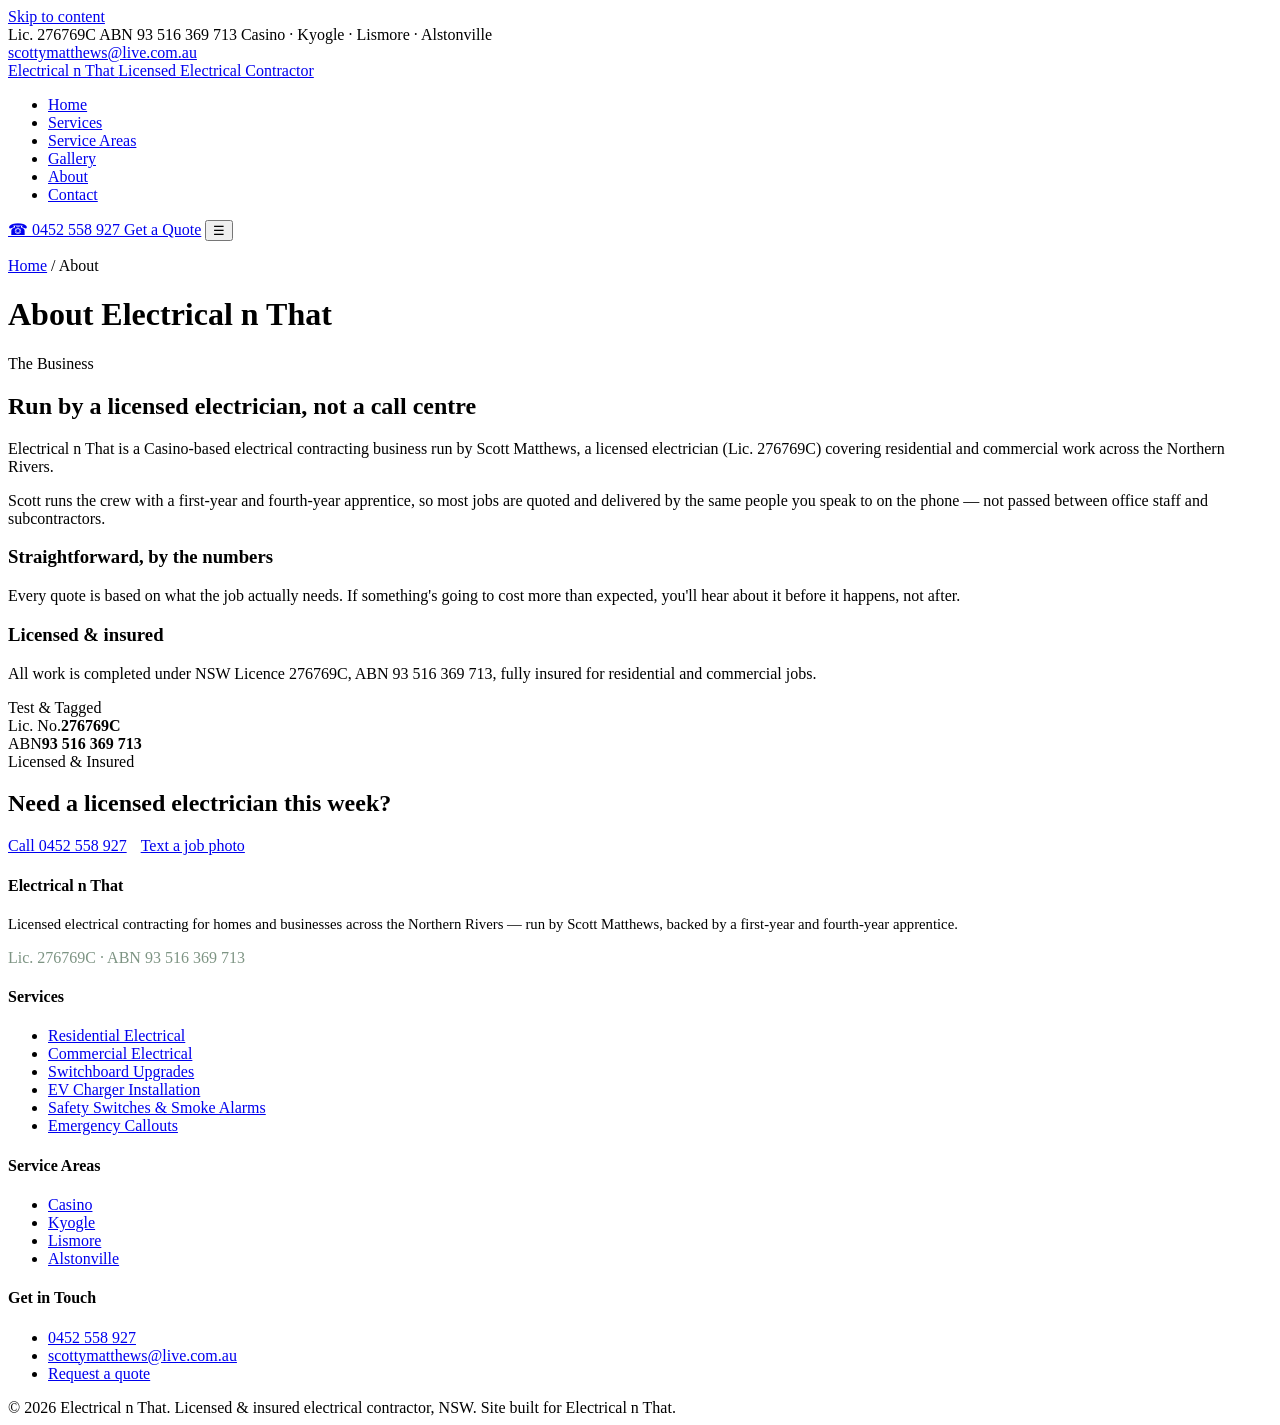
==== about.html @ 39158496 "Add files via upload" ====
<!doctype html>
<html lang="en-AU">
<head>
  <meta charset="utf-8">
  <meta name="viewport" content="width=device-width, initial-scale=1">
  <title>About | Electrical n That</title>
  <meta name="description" content="Electrical n That is run by licensed electrician Scott Matthews, servicing the Northern Rivers with a first-year and fourth-year apprentice crew.">
  <link rel="canonical" href="https://www.electricalnthat.com.au/about.html">
  <meta property="og:title" content="About | Electrical n That">
  <meta property="og:description" content="Electrical n That is run by licensed electrician Scott Matthews, servicing the Northern Rivers with a first-year and fourth-year apprentice crew.">
  <meta property="og:type" content="website">
  <meta property="og:url" content="https://www.electricalnthat.com.au/about.html">
  <meta name="theme-color" content="#153826">
  <link rel="preconnect" href="https://fonts.googleapis.com">
  <link rel="preconnect" href="https://fonts.gstatic.com" crossorigin>
  <link href="https://fonts.googleapis.com/css2?family=Oswald:wght@500;600;700&family=Source+Sans+3:wght@400;500;600&family=IBM+Plex+Mono:wght@400;500&display=swap" rel="stylesheet">
  <link rel="stylesheet" href="assets/css/style.css">
  
  <script type="application/ld+json">
  {
    "@context": "https://schema.org",
    "@type": "Electrician",
    "name": "Electrical n That",
    "image": "https://www.electricalnthat.com.au/assets/img/og-image.jpg",
    "url": "https://www.electricalnthat.com.au/about.html",
    "telephone": "+61452558927",
    "email": "scottymatthews@live.com.au",
    "priceRange": "$$",
    "address": {
      "@type": "PostalAddress",
      "addressLocality": "Casino",
      "addressRegion": "NSW",
      "postalCode": "2470",
      "addressCountry": "AU"
    },
    "areaServed": ["Casino NSW", "Kyogle NSW", "Lismore NSW", "Alstonville NSW", "Northern Rivers NSW"],
    "description": "Electrical n That is run by licensed electrician Scott Matthews, servicing the Northern Rivers with a first-year and fourth-year apprentice crew.",
    "founder": {
      "@type": "Person",
      "name": "Scott Matthews"
    }
  }
  </script>
</head><body>
  <a class="skip-link" href="#main">Skip to content</a>

  <div class="topbar">
    <div class="container">
      <div class="topbar-tags">
        <span>Lic. 276769C</span>
        <span>ABN 93 516 369 713</span>
        <span>Casino · Kyogle · Lismore · Alstonville</span>
      </div>
      <a href="mailto:scottymatthews@live.com.au">scottymatthews@live.com.au</a>
    </div>
  </div>

  <header class="site-header">
    <div class="container">
      <a href="index.html" class="logo">Electrical n That
        <span>Licensed Electrical Contractor</span>
      </a>

      <nav class="main-nav" aria-label="Primary">
        <ul>
            <li><a href="index.html">Home</a></li>
            <li><a href="services.html">Services</a></li>
            <li><a href="service-areas.html">Service Areas</a></li>
            <li><a href="gallery.html">Gallery</a></li>
            <li><a href="about.html" aria-current="page">About</a></li>
            <li><a href="contact.html">Contact</a></li>
        </ul>
      </nav>

      <div class="header-cta">
        <a class="header-phone" href="tel:+61452558927">
          <span aria-hidden="true">☎</span>
          <span class="phone-text">0452 558 927</span>
        </a>
        <a class="btn btn-primary btn-sm" href="contact.html">Get a Quote</a>
        <button class="nav-toggle" aria-label="Toggle menu" aria-expanded="false">☰</button>
      </div>
    </div>
  </header>

  <main id="main">
  <div class="page-hero">
    <div class="container">
      <p class="breadcrumb"><a href="index.html">Home</a> / About</p>
      <h1>About Electrical n That</h1>
    </div>
  </div>

  <section>
    <div class="container two-col">
      <div class="content-block">
        <p class="eyebrow">The Business</p>
        <h2>Run by a licensed electrician, not a call centre</h2>
        <p>Electrical n That is a Casino-based electrical contracting business run by Scott Matthews, a licensed electrician (Lic. 276769C) covering residential and commercial work across the Northern Rivers.</p>
        <p>Scott runs the crew with a first-year and fourth-year apprentice, so most jobs are quoted and delivered by the same people you speak to on the phone — not passed between office staff and subcontractors.</p>
        <h3>Straightforward, by the numbers</h3>
        <p>Every quote is based on what the job actually needs. If something's going to cost more than expected, you'll hear about it before it happens, not after.</p>
        <h3>Licensed &amp; insured</h3>
        <p>All work is completed under NSW Licence 276769C, ABN 93 516 369 713, fully insured for residential and commercial jobs.</p>
      </div>
      
        <div class="tag-card">
          <div class="tag-title">Test &amp; Tagged</div>
          <div class="tag-line">Lic. No.<b>276769C</b></div>
          <div class="tag-line">ABN<b>93 516 369 713</b></div>
          <div class="tag-status">Licensed &amp; Insured</div>
        </div>
    </div>
  </section>

  </main>

  <div class="cta-band">
    <div class="container">
      <h2>Need a licensed electrician this week?</h2>
      <div style="display:flex;gap:14px;flex-wrap:wrap;">
        <a class="btn btn-primary" href="tel:+61452558927">Call 0452 558 927</a>
        <a class="btn btn-outline" style="border-color:var(--green-900);" href="sms:+61452558927">Text a job photo</a>
      </div>
    </div>
  </div>

  <footer class="site-footer">
    <div class="container">
      <div class="footer-grid">
        <div>
          <h4>Electrical n That</h4>
          <p style="font-size:0.92rem;">Licensed electrical contracting for homes and businesses across the Northern Rivers — run by Scott Matthews, backed by a first-year and fourth-year apprentice.</p>
          <p class="form-note" style="color:#7d9483;">Lic. 276769C · ABN 93 516 369 713</p>
        </div>
        <div>
          <h4>Services</h4>
          <ul>
            <li><a href="services.html#residential">Residential Electrical</a></li>
            <li><a href="services.html#commercial">Commercial Electrical</a></li>
            <li><a href="services.html#switchboards">Switchboard Upgrades</a></li>
            <li><a href="services.html#ev-chargers">EV Charger Installation</a></li>
            <li><a href="services.html#compliance">Safety Switches &amp; Smoke Alarms</a></li>
            <li><a href="services.html#emergency">Emergency Callouts</a></li>
          </ul>
        </div>
        <div>
          <h4>Service Areas</h4>
          <ul>
            <li><a href="service-areas.html#casino">Casino</a></li>
            <li><a href="service-areas.html#kyogle">Kyogle</a></li>
            <li><a href="service-areas.html#lismore">Lismore</a></li>
            <li><a href="service-areas.html#alstonville">Alstonville</a></li>
          </ul>
        </div>
        <div>
          <h4>Get in Touch</h4>
          <ul>
            <li><a href="tel:+61452558927">0452 558 927</a></li>
            <li><a href="mailto:scottymatthews@live.com.au">scottymatthews@live.com.au</a></li>
            <li><a href="contact.html">Request a quote</a></li>
          </ul>
        </div>
      </div>
      <div class="footer-bottom">
        <span>&copy; 2026 Electrical n That. Licensed &amp; insured electrical contractor, NSW.</span>
        <span>Site built for Electrical n That.</span>
      </div>
    </div>
  </footer>

  <script src="assets/js/main.js"></script>
</body>
</html>
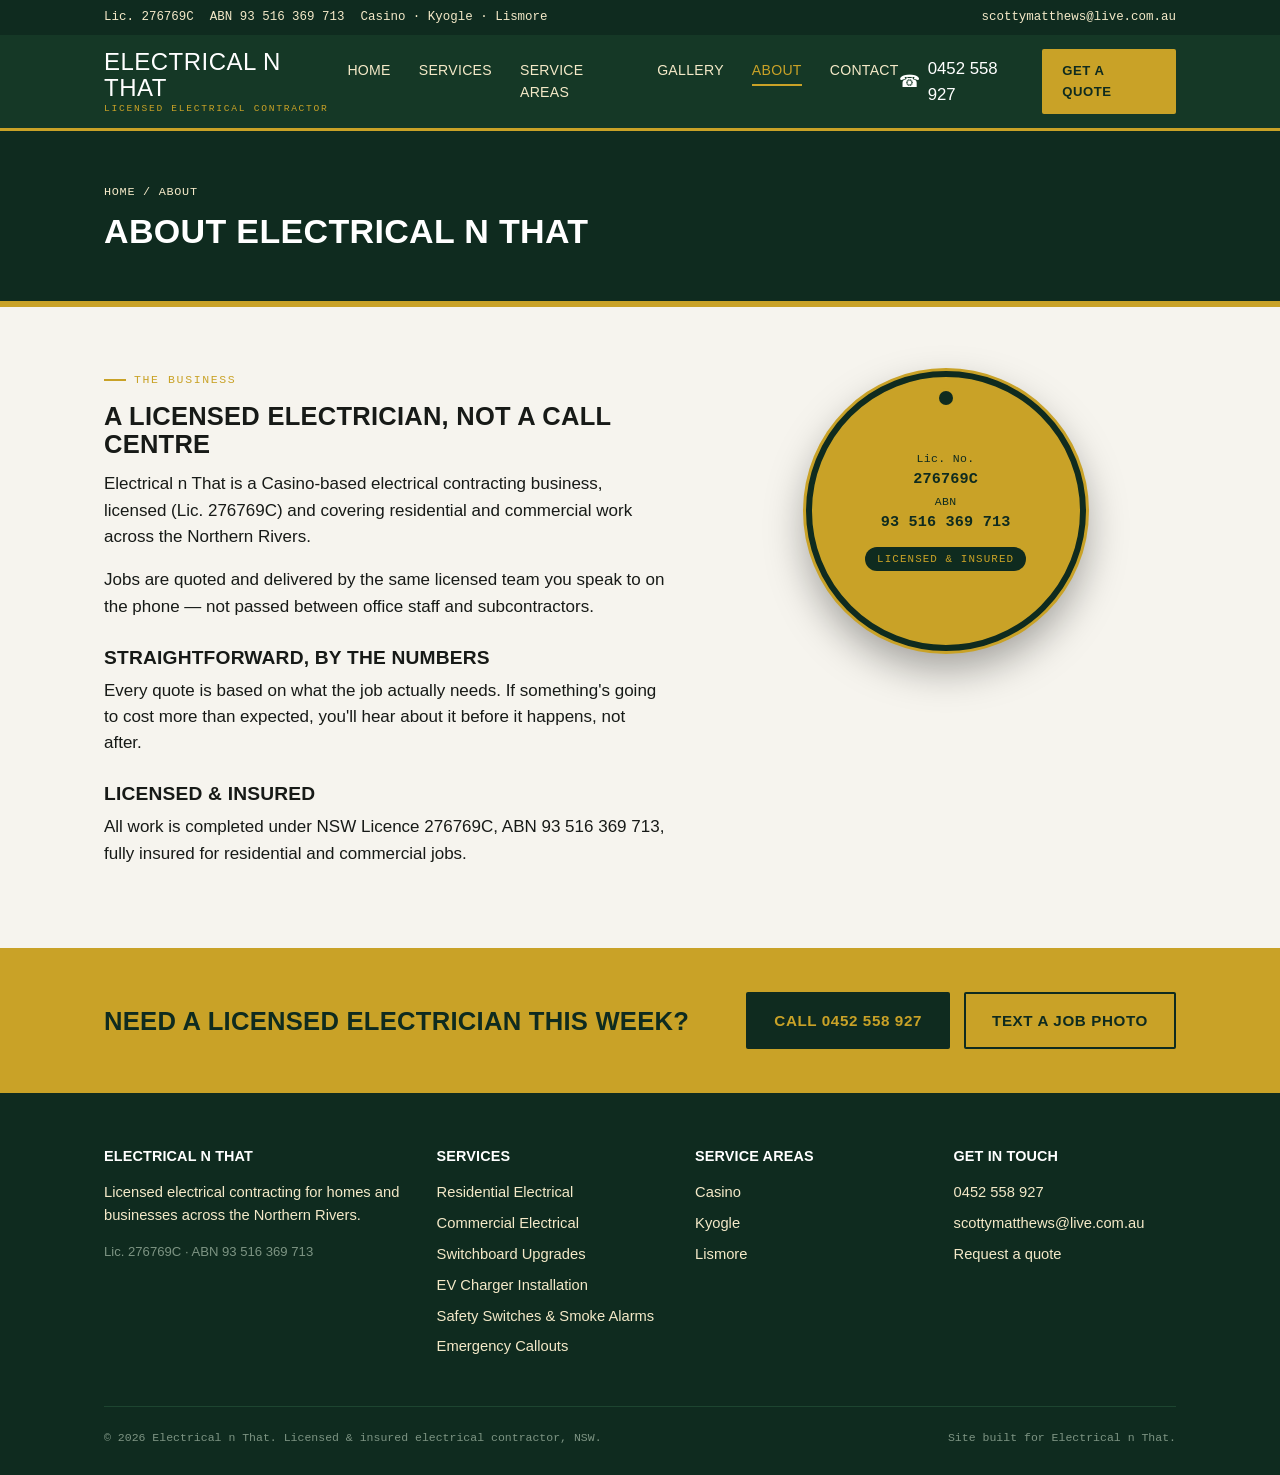
==== commit 967f067b: "Update about.html" ====
--- a/about.html
+++ b/about.html
@@ -4,10 +4,10 @@
   <meta charset="utf-8">
   <meta name="viewport" content="width=device-width, initial-scale=1">
   <title>About | Electrical n That</title>
-  <meta name="description" content="Electrical n That is run by licensed electrician Scott Matthews, servicing the Northern Rivers with a first-year and fourth-year apprentice crew.">
+  <meta name="description" content="Electrical n That is a licensed electrical contractor servicing the Northern Rivers.">
   <link rel="canonical" href="https://www.electricalnthat.com.au/about.html">
   <meta property="og:title" content="About | Electrical n That">
-  <meta property="og:description" content="Electrical n That is run by licensed electrician Scott Matthews, servicing the Northern Rivers with a first-year and fourth-year apprentice crew.">
+  <meta property="og:description" content="Electrical n That is a licensed electrical contractor servicing the Northern Rivers.">
   <meta property="og:type" content="website">
   <meta property="og:url" content="https://www.electricalnthat.com.au/about.html">
   <meta name="theme-color" content="#153826">
@@ -33,12 +33,8 @@
       "postalCode": "2470",
       "addressCountry": "AU"
     },
-    "areaServed": ["Casino NSW", "Kyogle NSW", "Lismore NSW", "Alstonville NSW", "Northern Rivers NSW"],
-    "description": "Electrical n That is run by licensed electrician Scott Matthews, servicing the Northern Rivers with a first-year and fourth-year apprentice crew.",
-    "founder": {
-      "@type": "Person",
-      "name": "Scott Matthews"
-    }
+    "areaServed": ["Casino NSW", "Kyogle NSW", "Lismore NSW", "Northern Rivers NSW"],
+    "description": "Electrical n That is a licensed electrical contractor servicing the Northern Rivers."
   }
   </script>
 </head><body>
@@ -49,7 +45,7 @@
       <div class="topbar-tags">
         <span>Lic. 276769C</span>
         <span>ABN 93 516 369 713</span>
-        <span>Casino · Kyogle · Lismore · Alstonville</span>
+        <span>Casino · Kyogle · Lismore</span>
       </div>
       <a href="mailto:scottymatthews@live.com.au">scottymatthews@live.com.au</a>
     </div>
@@ -95,9 +91,9 @@
     <div class="container two-col">
       <div class="content-block">
         <p class="eyebrow">The Business</p>
-        <h2>Run by a licensed electrician, not a call centre</h2>
-        <p>Electrical n That is a Casino-based electrical contracting business run by Scott Matthews, a licensed electrician (Lic. 276769C) covering residential and commercial work across the Northern Rivers.</p>
-        <p>Scott runs the crew with a first-year and fourth-year apprentice, so most jobs are quoted and delivered by the same people you speak to on the phone — not passed between office staff and subcontractors.</p>
+        <h2>A licensed electrician, not a call centre</h2>
+        <p>Electrical n That is a Casino-based electrical contracting business, licensed (Lic. 276769C) and covering residential and commercial work across the Northern Rivers.</p>
+        <p>Jobs are quoted and delivered by the same licensed team you speak to on the phone — not passed between office staff and subcontractors.</p>
         <h3>Straightforward, by the numbers</h3>
         <p>Every quote is based on what the job actually needs. If something's going to cost more than expected, you'll hear about it before it happens, not after.</p>
         <h3>Licensed &amp; insured</h3>
@@ -105,7 +101,6 @@
       </div>
       
         <div class="tag-card">
-          <div class="tag-title">Test &amp; Tagged</div>
           <div class="tag-line">Lic. No.<b>276769C</b></div>
           <div class="tag-line">ABN<b>93 516 369 713</b></div>
           <div class="tag-status">Licensed &amp; Insured</div>
@@ -130,7 +125,7 @@
       <div class="footer-grid">
         <div>
           <h4>Electrical n That</h4>
-          <p style="font-size:0.92rem;">Licensed electrical contracting for homes and businesses across the Northern Rivers — run by Scott Matthews, backed by a first-year and fourth-year apprentice.</p>
+          <p style="font-size:0.92rem;">Licensed electrical contracting for homes and businesses across the Northern Rivers.</p>
           <p class="form-note" style="color:#7d9483;">Lic. 276769C · ABN 93 516 369 713</p>
         </div>
         <div>
@@ -150,7 +145,6 @@
             <li><a href="service-areas.html#casino">Casino</a></li>
             <li><a href="service-areas.html#kyogle">Kyogle</a></li>
             <li><a href="service-areas.html#lismore">Lismore</a></li>
-            <li><a href="service-areas.html#alstonville">Alstonville</a></li>
           </ul>
         </div>
         <div>
@@ -171,4 +165,4 @@
 
   <script src="assets/js/main.js"></script>
 </body>
-</html>+</html>
--- a/assets/css/style.css
+++ b/assets/css/style.css
@@ -0,0 +1,602 @@
+/* =========================================================
+   ELECTRICAL N THAT — design tokens
+   Palette pulled from the existing fridge-magnet branding:
+   dark green + gold, on a clean neutral ground.
+   ========================================================= */
+:root{
+  --green-900:#0f2b1f;   /* deepest panel bg */
+  --green-800:#153826;   /* primary brand green */
+  --green-700:#1d4530;   /* hover / lighter panel */
+  --gold-500:#c9a227;    /* primary accent */
+  --gold-400:#dab949;    /* hover accent */
+  --gold-100:#f4e9c8;    /* soft gold tint bg */
+  --paper:#f6f4ee;       /* base page bg */
+  --paper-dim:#ece8dc;   /* section alt bg */
+  --ink:#171a17;         /* body text */
+  --ink-soft:#4a4f49;    /* secondary text */
+  --line:#d9d3c2;        /* hairline borders */
+  --white:#ffffff;
+  --danger:#9c2b1b;
+
+  --font-display:'Oswald', 'Arial Narrow', sans-serif;
+  --font-body:'Source Sans 3','Segoe UI',Arial,sans-serif;
+  --font-mono:'IBM Plex Mono', 'Courier New', monospace;
+
+  --radius:2px;
+  --shadow-tag: 0 2px 0 rgba(0,0,0,0.15);
+  --container: 1120px;
+}
+
+*,*::before,*::after{box-sizing:border-box;}
+html{scroll-behavior:smooth;}
+body{
+  margin:0;
+  font-family:var(--font-body);
+  color:var(--ink);
+  background:var(--paper);
+  line-height:1.55;
+  font-size:17px;
+}
+img{max-width:100%;display:block;}
+a{color:inherit;}
+h1,h2,h3,h4{
+  font-family:var(--font-display);
+  text-transform:uppercase;
+  letter-spacing:0.01em;
+  line-height:1.1;
+  margin:0 0 0.5em;
+  font-weight:600;
+}
+p{margin:0 0 1em;}
+.container{
+  width:100%;
+  max-width:var(--container);
+  margin:0 auto;
+  padding:0 24px;
+}
+.eyebrow{
+  font-family:var(--font-mono);
+  text-transform:uppercase;
+  letter-spacing:0.14em;
+  font-size:0.72rem;
+  color:var(--gold-500);
+  display:flex;
+  align-items:center;
+  gap:8px;
+  margin-bottom:14px;
+}
+.eyebrow::before{
+  content:"";
+  width:22px;
+  height:2px;
+  background:var(--gold-500);
+  display:inline-block;
+}
+
+/* Buttons */
+.btn{
+  display:inline-flex;
+  align-items:center;
+  justify-content:center;
+  gap:10px;
+  font-family:var(--font-display);
+  text-transform:uppercase;
+  letter-spacing:0.04em;
+  font-size:0.95rem;
+  font-weight:600;
+  padding:15px 26px;
+  border-radius:var(--radius);
+  border:2px solid transparent;
+  cursor:pointer;
+  text-decoration:none;
+  transition:transform .12s ease, background .15s ease, color .15s ease, border-color .15s ease;
+}
+.btn:active{transform:translateY(1px);}
+.btn-primary{
+  background:var(--gold-500);
+  color:var(--green-900);
+}
+.btn-primary:hover{background:var(--gold-400);}
+.btn-outline{
+  background:transparent;
+  border-color:currentColor;
+  color:inherit;
+}
+.btn-outline:hover{background:rgba(255,255,255,0.08);}
+.btn-block{width:100%;}
+.btn-sm{padding:10px 18px;font-size:0.82rem;}
+
+/* Skip link */
+.skip-link{
+  position:absolute;left:-999px;top:0;background:var(--gold-500);color:var(--green-900);
+  padding:10px 16px;z-index:200;font-family:var(--font-body);
+}
+.skip-link:focus{left:12px;top:12px;}
+
+:focus-visible{outline:3px solid var(--gold-500);outline-offset:2px;}
+
+/* =============== HEADER =============== */
+.topbar{
+  background:var(--green-900);
+  color:var(--gold-100);
+  font-family:var(--font-mono);
+  font-size:0.78rem;
+}
+.topbar .container{
+  display:flex;
+  justify-content:space-between;
+  align-items:center;
+  padding-top:8px;
+  padding-bottom:8px;
+  gap:12px;
+  flex-wrap:wrap;
+}
+.topbar a{text-decoration:none;}
+.topbar a:hover{color:var(--gold-400);}
+.topbar-tags{display:flex;gap:16px;flex-wrap:wrap;}
+
+.site-header{
+  background:var(--green-800);
+  color:var(--white);
+  position:sticky;
+  top:0;
+  z-index:100;
+  border-bottom:3px solid var(--gold-500);
+}
+.site-header .container{
+  display:flex;
+  align-items:center;
+  justify-content:space-between;
+  padding-top:14px;
+  padding-bottom:14px;
+}
+.logo{
+  font-family:var(--font-display);
+  font-size:1.5rem;
+  text-transform:uppercase;
+  letter-spacing:0.02em;
+  text-decoration:none;
+  color:var(--white);
+  display:flex;
+  flex-direction:column;
+  line-height:1.05;
+}
+.logo span{
+  font-family:var(--font-mono);
+  font-size:0.6rem;
+  letter-spacing:0.18em;
+  color:var(--gold-500);
+  text-transform:uppercase;
+  margin-top:4px;
+}
+.main-nav ul{
+  list-style:none;
+  display:flex;
+  gap:28px;
+  margin:0;
+  padding:0;
+  font-family:var(--font-display);
+  text-transform:uppercase;
+  font-size:0.88rem;
+  letter-spacing:0.02em;
+}
+.main-nav a{
+  text-decoration:none;
+  color:var(--gold-100);
+  padding:6px 0;
+  border-bottom:2px solid transparent;
+}
+.main-nav a:hover,.main-nav a[aria-current="page"]{
+  color:var(--gold-500);
+  border-color:var(--gold-500);
+}
+.header-cta{display:flex;align-items:center;gap:14px;}
+.header-phone{
+  font-family:var(--font-display);
+  font-size:1.05rem;
+  color:var(--white);
+  text-decoration:none;
+  display:flex;
+  align-items:center;
+  gap:8px;
+}
+.nav-toggle{
+  display:none;
+  background:none;border:2px solid var(--gold-500);color:var(--white);
+  padding:8px 12px;font-size:1.1rem;border-radius:var(--radius);cursor:pointer;
+}
+
+@media (max-width: 880px){
+  .main-nav{
+    display:none;
+    position:absolute;
+    top:100%;left:0;right:0;
+    background:var(--green-800);
+    border-bottom:3px solid var(--gold-500);
+    padding:10px 24px 22px;
+  }
+  .main-nav.open{display:block;}
+  .main-nav ul{flex-direction:column;gap:0;}
+  .main-nav li{border-bottom:1px solid rgba(255,255,255,0.12);}
+  .main-nav a{display:block;padding:14px 0;}
+  .nav-toggle{display:block;}
+  .header-phone span.phone-text{display:none;}
+}
+
+/* =============== HERO =============== */
+.hero{
+  background:
+    radial-gradient(circle at 85% 15%, rgba(201,162,39,0.18), transparent 45%),
+    var(--green-900);
+  color:var(--white);
+  padding:76px 0 64px;
+  position:relative;
+  overflow:hidden;
+  border-bottom:1px solid var(--green-700);
+}
+.hero::after{
+  content:"";
+  position:absolute;
+  inset:auto 0 0 0;
+  height:6px;
+  background:repeating-linear-gradient(135deg, var(--gold-500) 0 18px, var(--green-900) 18px 36px);
+  opacity:0.9;
+}
+.hero-grid{
+  display:grid;
+  grid-template-columns:1.15fr 0.85fr;
+  gap:48px;
+  align-items:center;
+}
+.hero h1{
+  font-size:clamp(2.2rem,4.4vw,3.4rem);
+  color:var(--white);
+  max-width:14ch;
+}
+.hero h1 em{
+  font-style:normal;
+  color:var(--gold-500);
+}
+.hero-lead{
+  font-size:1.12rem;
+  color:var(--gold-100);
+  max-width:46ch;
+  margin-bottom:28px;
+}
+.hero-actions{display:flex;gap:16px;flex-wrap:wrap;margin-bottom:34px;}
+.hero-points{
+  display:flex;
+  flex-wrap:wrap;
+  gap:10px 24px;
+  list-style:none;
+  padding:0;margin:0;
+  font-family:var(--font-mono);
+  font-size:0.82rem;
+  color:var(--gold-100);
+}
+.hero-points li{display:flex;align-items:center;gap:8px;}
+.hero-points li::before{content:"⚡";color:var(--gold-500);}
+
+/* Compliance tag — signature element, styled after test-&-tag stickers */
+.tag-card{
+  background:var(--gold-500);
+  color:var(--green-900);
+  border-radius:50%;
+  aspect-ratio:1/1;
+  width:100%;
+  max-width:280px;
+  margin:0 auto;
+  display:flex;
+  flex-direction:column;
+  align-items:center;
+  justify-content:center;
+  text-align:center;
+  padding:26px;
+  position:relative;
+  border:6px solid var(--green-900);
+  box-shadow:0 0 0 3px var(--gold-500), 0 18px 40px rgba(0,0,0,0.35);
+  font-family:var(--font-mono);
+}
+.tag-card::before{
+  content:"";
+  position:absolute;
+  top:14px;left:50%;
+  transform:translateX(-50%);
+  width:14px;height:14px;
+  background:var(--green-900);
+  border-radius:50%;
+  box-shadow:0 0 0 3px var(--gold-500);
+}
+.tag-card .tag-title{
+  font-family:var(--font-display);
+  font-size:1rem;
+  text-transform:uppercase;
+  letter-spacing:0.06em;
+  margin-bottom:10px;
+}
+.tag-card .tag-line{font-size:0.72rem;letter-spacing:0.03em;margin-bottom:2px;}
+.tag-card .tag-line b{display:block;font-size:0.95rem;letter-spacing:0.01em;}
+.tag-card .tag-status{
+  margin-top:10px;
+  background:var(--green-900);
+  color:var(--gold-500);
+  padding:4px 12px;
+  border-radius:999px;
+  font-size:0.68rem;
+  letter-spacing:0.1em;
+  text-transform:uppercase;
+}
+
+@media (max-width:880px){
+  .hero-grid{grid-template-columns:1fr;}
+  .tag-card{margin-top:12px;}
+}
+
+/* =============== SECTIONS =============== */
+section{padding:64px 0;}
+.section-alt{background:var(--paper-dim);}
+.section-dark{background:var(--green-900);color:var(--white);}
+.section-dark .eyebrow{color:var(--gold-500);}
+.section-head{
+  max-width:640px;
+  margin-bottom:36px;
+}
+.section-head h2{font-size:clamp(1.6rem,3vw,2.2rem);}
+.section-head p{color:var(--ink-soft);font-size:1.02rem;}
+.section-dark .section-head p{color:var(--gold-100);}
+
+/* Service breaker grid */
+.breaker-grid{
+  display:grid;
+  grid-template-columns:repeat(auto-fit,minmax(240px,1fr));
+  gap:2px;
+  background:var(--line);
+  border:1px solid var(--line);
+}
+.breaker{
+  background:var(--white);
+  padding:28px 24px;
+  display:flex;
+  flex-direction:column;
+  gap:10px;
+  text-decoration:none;
+  color:var(--ink);
+  position:relative;
+  transition:background .15s ease;
+}
+.breaker:hover{background:var(--gold-100);}
+.breaker .switch{
+  width:38px;height:20px;
+  border:2px solid var(--green-800);
+  border-radius:3px;
+  position:relative;
+  margin-bottom:6px;
+}
+.breaker .switch::after{
+  content:"";
+  position:absolute;
+  top:2px;left:2px;
+  width:14px;height:12px;
+  background:var(--green-800);
+  transition:left .15s ease;
+}
+.breaker:hover .switch::after{
+  left:auto;right:2px;
+  background:var(--gold-500);
+}
+.breaker h3{font-size:1.05rem;margin-bottom:4px;}
+.breaker p{color:var(--ink-soft);font-size:0.92rem;margin-bottom:0;}
+.breaker .code{
+  font-family:var(--font-mono);
+  font-size:0.68rem;
+  color:var(--gold-500);
+  letter-spacing:0.08em;
+  position:absolute;
+  top:20px;right:22px;
+}
+
+/* Trust strip */
+.trust-strip{
+  display:grid;
+  grid-template-columns:repeat(auto-fit,minmax(200px,1fr));
+  gap:24px;
+}
+.trust-item{
+  border-left:3px solid var(--gold-500);
+  padding-left:16px;
+}
+.trust-item .num{
+  font-family:var(--font-display);
+  font-size:2rem;
+  color:var(--gold-500);
+  display:block;
+}
+.trust-item .label{font-size:0.85rem;color:var(--gold-100);font-family:var(--font-mono);text-transform:uppercase;letter-spacing:0.05em;}
+
+/* Reviews */
+.review-grid{
+  display:grid;
+  grid-template-columns:repeat(auto-fit,minmax(260px,1fr));
+  gap:20px;
+}
+.review-card{
+  background:var(--white);
+  border:1px solid var(--line);
+  padding:24px;
+  border-radius:var(--radius);
+}
+.review-card .stars{color:var(--gold-500);letter-spacing:2px;margin-bottom:10px;}
+.review-card .name{
+  font-family:var(--font-display);
+  text-transform:uppercase;
+  font-size:0.85rem;
+  margin-top:12px;
+  color:var(--ink-soft);
+}
+.review-note{
+  font-family:var(--font-mono);
+  font-size:0.78rem;
+  color:var(--ink-soft);
+  border:1px dashed var(--line);
+  padding:14px 18px;
+  margin-top:8px;
+}
+
+/* Area list */
+.area-grid{
+  display:grid;
+  grid-template-columns:repeat(auto-fit,minmax(220px,1fr));
+  gap:18px;
+}
+.area-card{
+  background:var(--white);
+  border:1px solid var(--line);
+  padding:22px;
+}
+.area-card h3{font-size:1.05rem;margin-bottom:8px;}
+.area-card p{font-size:0.92rem;color:var(--ink-soft);margin-bottom:0;}
+
+/* CTA band */
+.cta-band{
+  background:var(--gold-500);
+  color:var(--green-900);
+  padding:44px 0;
+}
+.cta-band .container{
+  display:flex;
+  justify-content:space-between;
+  align-items:center;
+  gap:24px;
+  flex-wrap:wrap;
+}
+.cta-band h2{margin:0;font-size:1.6rem;}
+.cta-band .btn-primary{background:var(--green-900);color:var(--gold-500);}
+.cta-band .btn-primary:hover{background:var(--green-700);}
+
+/* Two column content */
+.two-col{
+  display:grid;
+  grid-template-columns:1.1fr 0.9fr;
+  gap:48px;
+  align-items:start;
+}
+@media (max-width:880px){.two-col{grid-template-columns:1fr;}}
+
+.content-block h3{font-size:1.2rem;margin-top:1.4em;}
+.content-block ul{padding-left:20px;}
+.content-block li{margin-bottom:8px;}
+
+/* Form */
+.quote-form{
+  background:var(--white);
+  border:1px solid var(--line);
+  padding:28px;
+}
+.quote-form .field{margin-bottom:16px;}
+.quote-form label{
+  display:block;
+  font-family:var(--font-mono);
+  font-size:0.72rem;
+  text-transform:uppercase;
+  letter-spacing:0.08em;
+  margin-bottom:6px;
+  color:var(--ink-soft);
+}
+.quote-form input,.quote-form select,.quote-form textarea{
+  width:100%;
+  padding:12px 14px;
+  border:1px solid var(--line);
+  border-radius:var(--radius);
+  font-family:var(--font-body);
+  font-size:0.98rem;
+  background:var(--paper);
+}
+.quote-form textarea{resize:vertical;min-height:110px;}
+.form-note{font-size:0.82rem;color:var(--ink-soft);margin-top:14px;}
+
+/* Gallery */
+.gallery-grid{
+  display:grid;
+  grid-template-columns:repeat(auto-fit,minmax(240px,1fr));
+  gap:14px;
+}
+.gallery-item{
+  aspect-ratio:4/3;
+  background:var(--paper-dim);
+  border:1px dashed var(--line);
+  display:flex;
+  align-items:center;
+  justify-content:center;
+  font-family:var(--font-mono);
+  font-size:0.78rem;
+  color:var(--ink-soft);
+  text-align:center;
+  padding:14px;
+}
+.gallery-item img{width:100%;height:100%;object-fit:cover;}
+
+/* Footer */
+.site-footer{
+  background:var(--green-900);
+  color:var(--gold-100);
+  padding:56px 0 28px;
+}
+.footer-grid{
+  display:grid;
+  grid-template-columns:1.2fr 0.9fr 0.9fr 0.9fr;
+  gap:36px;
+  margin-bottom:40px;
+}
+.footer-grid h4{
+  color:var(--white);
+  font-size:0.9rem;
+  margin-bottom:16px;
+}
+.footer-grid ul{list-style:none;padding:0;margin:0;}
+.footer-grid li{margin-bottom:8px;font-size:0.92rem;}
+.footer-grid a{text-decoration:none;color:var(--gold-100);}
+.footer-grid a:hover{color:var(--gold-500);}
+.footer-bottom{
+  border-top:1px solid var(--green-700);
+  padding-top:22px;
+  display:flex;
+  justify-content:space-between;
+  flex-wrap:wrap;
+  gap:12px;
+  font-family:var(--font-mono);
+  font-size:0.72rem;
+  color:var(--green-700);
+  color:#7d9483;
+}
+@media (max-width:880px){.footer-grid{grid-template-columns:1fr 1fr;}}
+@media (max-width:520px){.footer-grid{grid-template-columns:1fr;}}
+
+/* Page hero (inner pages, smaller) */
+.page-hero{
+  background:var(--green-900);
+  color:var(--white);
+  padding:52px 0 40px;
+  border-bottom:6px solid var(--gold-500);
+}
+.page-hero h1{color:var(--white);margin-bottom:10px;}
+.breadcrumb{
+  font-family:var(--font-mono);
+  font-size:0.74rem;
+  color:var(--gold-100);
+  text-transform:uppercase;
+  letter-spacing:0.06em;
+}
+.breadcrumb a{color:var(--gold-100);text-decoration:none;}
+.breadcrumb a:hover{color:var(--gold-500);}
+
+.badge-row{display:flex;gap:14px;flex-wrap:wrap;margin-top:18px;}
+.badge{
+  font-family:var(--font-mono);
+  font-size:0.7rem;
+  letter-spacing:0.06em;
+  text-transform:uppercase;
+  border:1px solid var(--gold-500);
+  color:var(--gold-500);
+  padding:6px 12px;
+  border-radius:999px;
+}
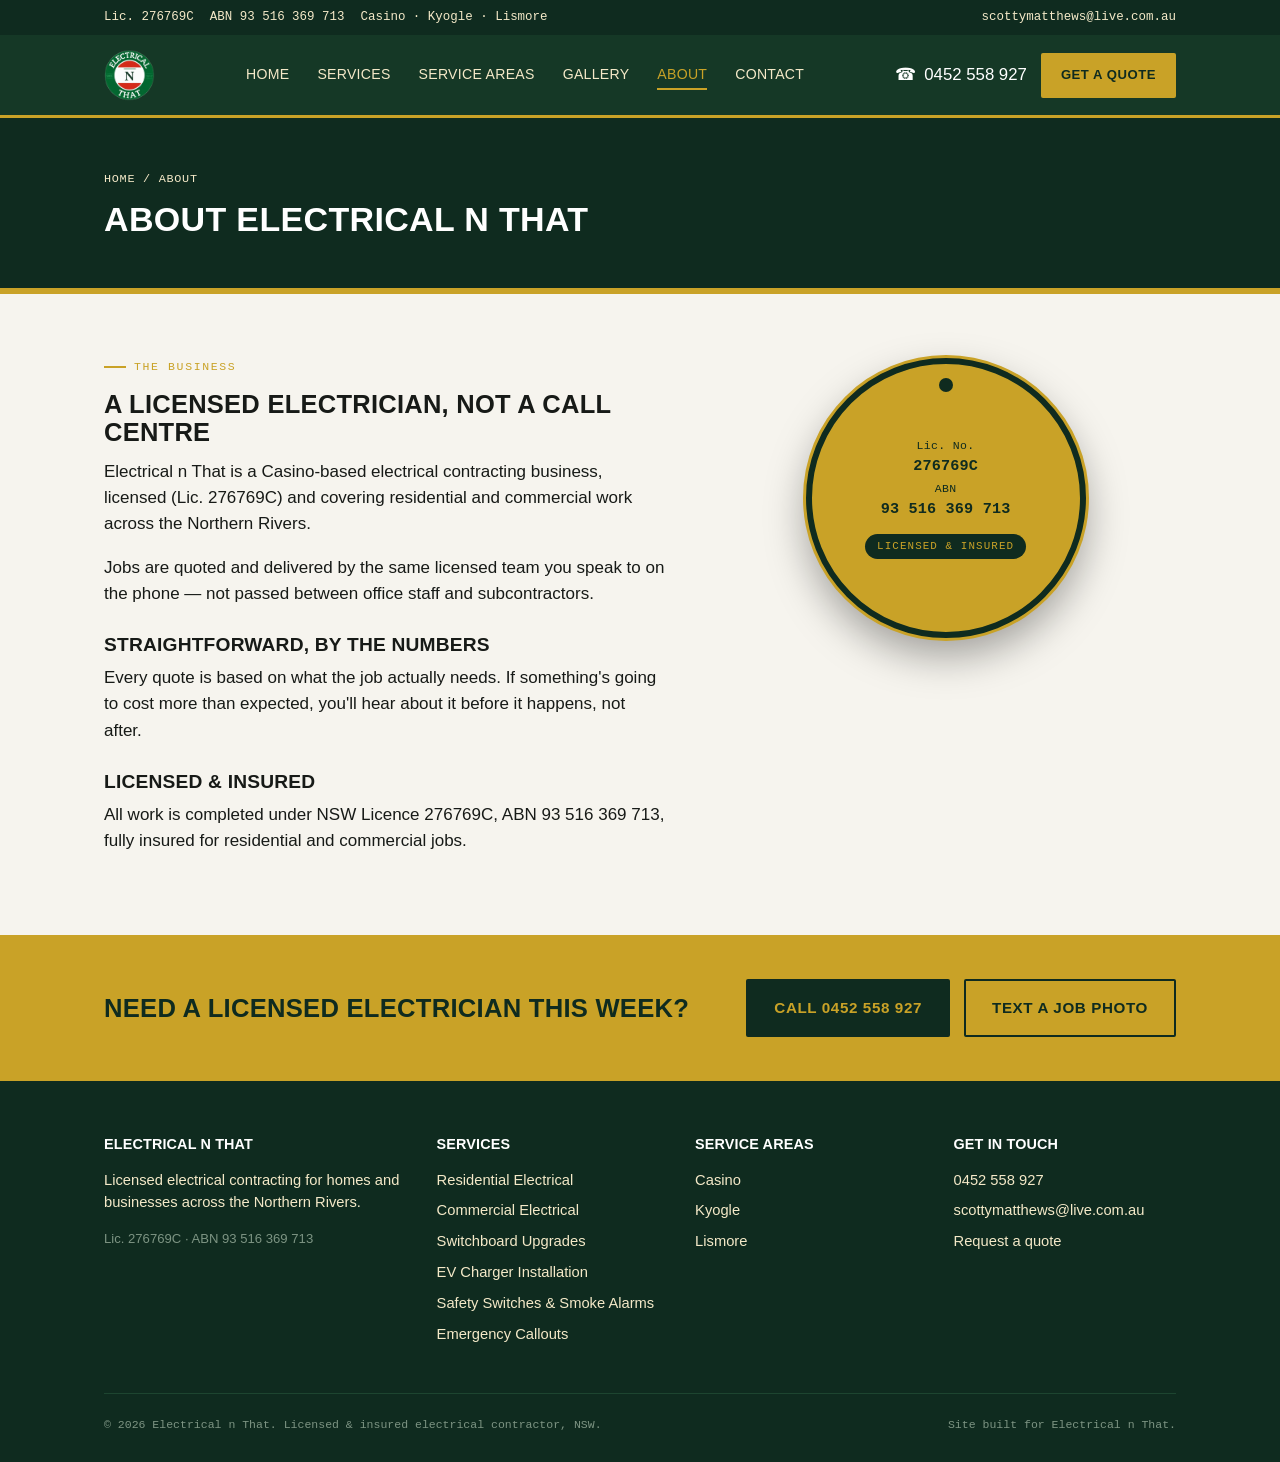
==== commit 54b46658: "Update about.html" ====
--- a/about.html
+++ b/about.html
@@ -53,8 +53,8 @@
 
   <header class="site-header">
     <div class="container">
-      <a href="index.html" class="logo">Electrical n That
-        <span>Licensed Electrical Contractor</span>
+      <a href="index.html" class="logo">
+        <img src="assets/img/logo.png" alt="Electrical n That logo" style="height:52px;width:auto;">
       </a>
 
       <nav class="main-nav" aria-label="Primary">
--- a/assets/css/style.css
+++ b/assets/css/style.css
@@ -151,24 +151,12 @@
   padding-bottom:14px;
 }
 .logo{
-  font-family:var(--font-display);
-  font-size:1.5rem;
-  text-transform:uppercase;
-  letter-spacing:0.02em;
+  display:flex;
+  align-items:center;
   text-decoration:none;
   color:var(--white);
-  display:flex;
-  flex-direction:column;
-  line-height:1.05;
-}
-.logo span{
-  font-family:var(--font-mono);
-  font-size:0.6rem;
-  letter-spacing:0.18em;
-  color:var(--gold-500);
-  text-transform:uppercase;
-  margin-top:4px;
-}
+}
+.logo img{display:block;}
 .main-nav ul{
   list-style:none;
   display:flex;
@@ -523,17 +511,9 @@
 .gallery-item{
   aspect-ratio:4/3;
   background:var(--paper-dim);
-  border:1px dashed var(--line);
-  display:flex;
-  align-items:center;
-  justify-content:center;
-  font-family:var(--font-mono);
-  font-size:0.78rem;
-  color:var(--ink-soft);
-  text-align:center;
-  padding:14px;
-}
-.gallery-item img{width:100%;height:100%;object-fit:cover;}
+  overflow:hidden;
+}
+.gallery-item img{width:100%;height:100%;object-fit:cover;display:block;}
 
 /* Footer */
 .site-footer{
